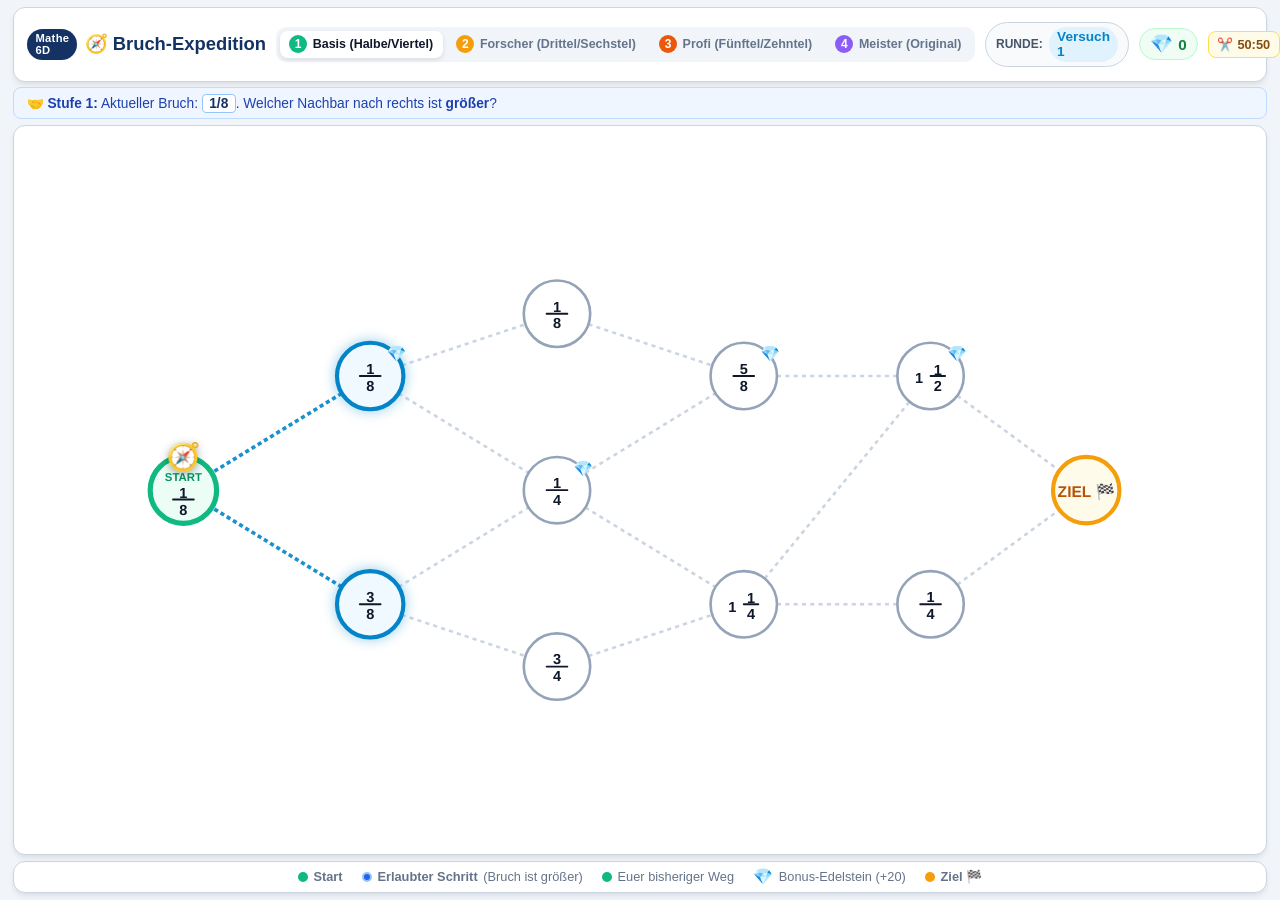
==== spiel/index.html @ 859fffed "Add Bruch-Expedition game, hilfe_buch and printable tippkarten" ====
<!DOCTYPE html>
<html lang="de">
<head>
  <meta charset="UTF-8">
  <meta name="viewport" content="width=device-width, initial-scale=1.0, maximum-scale=1.0, user-scalable=no, viewport-fit=cover">
  <meta name="apple-mobile-web-app-capable" content="yes">
  <meta name="apple-mobile-web-app-status-bar-style" content="black-translucent">
  <title>Bruch-Expedition: Die Level-Challenge | Mathe 6D</title>
  <link rel="stylesheet" href="style.css">
</head>
<body>

  <div class="game-layout">

    <!-- Header: Level-Auswahl, Leben, Edelsteine, Joker -->
    <header class="game-header">
      <div class="brand-zone">
        <span class="badge-tag">Mathe 6D</span>
        <h1>🧭 Bruch-Expedition</h1>
      </div>

      <!-- 4 Schwierigkeits-Stufen (Levels) -->
      <div class="level-nav">
        <button class="lvl-btn active" data-lvl="1" id="lvlBtn1">
          <span class="lvl-badge green">1</span>
          <span class="lvl-title">Basis (Halbe/Viertel)</span>
        </button>
        <button class="lvl-btn" data-lvl="2" id="lvlBtn2">
          <span class="lvl-badge yellow">2</span>
          <span class="lvl-title">Forscher (Drittel/Sechstel)</span>
        </button>
        <button class="lvl-btn" data-lvl="3" id="lvlBtn3">
          <span class="lvl-badge orange">3</span>
          <span class="lvl-title">Profi (Fünftel/Zehntel)</span>
        </button>
        <button class="lvl-btn" data-lvl="4" id="lvlBtn4">
          <span class="lvl-badge purple">4</span>
          <span class="lvl-title">Meister (Original)</span>
        </button>
      </div>

      <!-- Runden- & Versuchs-Anzeige -->
      <div class="attempts-container" id="attemptsContainer" title="Aktueller Versuch (Fehler führt zum Neustart mit neuen Brüchen)">
        <span class="attempts-label">Runde:</span>
        <span class="attempts-badge" id="attemptsBadge">Versuch 1</span>
      </div>

      <!-- Edelsteine / Punkte -->
      <div class="score-container" title="Gesammelte Edelsteine">
        <span class="gem-icon">💎</span>
        <span class="score-val" id="scoreVal">0</span>
      </div>

      <!-- Joker-Leiste -->
      <div class="jokers-bar">
        <button class="joker-btn" id="jokerFiftyBtn" title="50:50 Joker: Schließt einen falschen Weg aus!">
          <span class="joker-icon">✂️</span> 50:50
        </button>
        <button class="joker-btn" id="jokerHintBtn" title="Hauptnenner-Lupe: Verrät den Hauptnenner!">
          <span class="joker-icon">🔍</span> Lupe
        </button>
      </div>

      <!-- Aktionen -->
      <div class="header-actions">
        <button id="soundBtn" class="pill-btn" title="Ton an/aus">🔊</button>
        <button id="rulesBtn" class="pill-btn">❓ Regeln</button>
        <button id="shuffleBtn" class="pill-btn warning" title="Gitter mit neuen Zufallsbrüchen füllen">🎲 Neue Brüche</button>
      </div>
    </header>

    <!-- Dynamischer Info-Banner (Aufgabenstellung & Toast) -->
    <div class="mission-banner" id="missionBanner">
      <div class="banner-content" id="bannerText">
        🤝 <strong>Level 1:</strong> Startet bei <span class="badge-frac">1/8</span>! Wählt immer einen <strong>größeren</strong> Bruch nach rechts!
      </div>
      <div class="hint-toast" id="hintToast" style="display: none;"></div>
    </div>

    <!-- Haupt-Spielfeld (iPad Vollbild) -->
    <main class="board-area">
      <div class="board-wrapper" id="boardWrapper">
        <svg id="boardSvg" viewBox="0 0 1060 560" preserveAspectRatio="xMidYMid meet">
          <!-- Kanten-Ebenen -->
          <g id="edgesLayer"></g>
          <g id="teamPathLayer"></g>

          <!-- Knoten-Ebene -->
          <g id="nodesLayer"></g>

          <!-- Spielfigur & Effekte -->
          <g id="tokensLayer"></g>
        </svg>
      </div>
    </main>

    <!-- Fußleiste / Legende -->
    <footer class="game-footer">
      <div class="legend">
        <span class="legend-item"><span class="dot start-dot"></span> <strong>Start</strong></span>
        <span class="legend-item"><span class="dot valid-dot"></span> <strong>Erlaubter Schritt</strong> (Bruch ist größer)</span>
        <span class="legend-item"><span class="dot path-dot"></span> Euer bisheriger Weg</span>
        <span class="legend-item"><span class="gem-mini">💎</span> Bonus-Edelstein (+20)</span>
        <span class="legend-item"><span class="dot goal-dot"></span> <strong>Ziel 🏁</strong></span>
      </div>
    </footer>

  </div>

  <!-- Didaktischer Erklär-Dialog bei Herz-Verlust (Fehltritt) -->
  <div class="modal-backdrop" id="comparisonModal" style="display: none;">
    <div class="modal-box comparison-modal">
      <div class="modal-top danger-top">
        <div class="modal-title-danger">
          <span class="warn-icon">💔</span>
          <div>
            <h3>Ein Leben verloren: Bruch war nicht größer!</h3>
            <span class="sub-warn" id="livesRemainingText">Ihr habt noch 2 Herzen übrig.</span>
          </div>
        </div>
        <button class="close-x" id="closeComparisonX">✕</button>
      </div>

      <div class="modal-content" id="comparisonContent">
        <!-- Dynamischer Inhalt von JS -->
      </div>

      <div class="modal-bottom">
        <button class="action-btn restart" id="closeComparisonBtn">🔄 Neuer Versuch (Neue Brüche mischen) 🎲</button>
      </div>
    </div>
  </div>

  <!-- Game Over Modal (Optional) -->
  <div class="modal-backdrop" id="gameOverModal" style="display: none;">
    <div class="modal-box game-over-box">
      <div class="game-over-icon">💥</div>
      <h2>Fehltritt!</h2>
      <p>Dieser Bruch war leider kleiner oder gleich groß. Von vorne geht's weiter!</p>
      <div class="game-over-tip">
        <strong>💡 Tipp:</strong> Schaut euch die Nenner genau an und überlegt: Welcher Hauptnenner hilft euch beim Vergleichen?
      </div>
      <div class="modal-bottom center">
        <button class="action-btn restart" id="retryBtn">Level mit neuen Zufallsbrüchen starten 🎲</button>
      </div>
    </div>
  </div>

  <!-- Level-Sieg Modal -->
  <div class="modal-backdrop" id="winModal" style="display: none;">
    <div class="modal-box win-modal">
      <div class="trophy-bounce">🏆</div>
      <h2 id="winTitle">Level gemeistert!</h2>
      <div class="star-rating" id="starRating">⭐⭐⭐</div>
      <p id="winSub">Großartige Teamarbeit! Ihr habt den richtigen Pfad gefunden!</p>
      
      <div class="winner-stats-box" id="winStats"></div>

      <div class="modal-bottom center" style="gap: 0.75rem;">
        <button class="action-btn outline" id="replayLevelBtn">Level mit neuen Brüchen wiederholen 🎲</button>
        <button class="action-btn restart" id="nextLevelBtn">Nächstes Level starten ➡️</button>
      </div>
    </div>
  </div>

  <!-- Spielregeln Modal -->
  <div class="modal-backdrop" id="rulesModal" style="display: none;">
    <div class="modal-box">
      <div class="modal-top">
        <h3>📖 Spielregeln: Bruch-Expedition</h3>
        <button class="close-x" id="closeRulesX">✕</button>
      </div>
      <div class="modal-content rules-text">
        <h4>🎯 Ziel des Spiels</h4>
        <p>Findet den Weg von <strong>Start</strong> bis ins <strong>Ziel 🏁</strong> – schafft ihr es im <strong>1. Versuch</strong>?</p>

        <h4>🤝 Regeln für das Team am iPad:</h4>
        <ol>
          <li>Ihr startet links beim <strong>Start</strong> und wollt rechts ins <strong>Ziel 🏁</strong>.</li>
          <li><strong>Hauptregel:</strong> Ihr dürft nur zu einem Nachbarknoten nach rechts ziehen, wenn dessen Bruch <strong>echt größer</strong> ist!</li>
          <li><strong>Kein Schummeln / Durchklicken:</strong> An jeder Kreuzung gibt es falsche Abzweigungen (kleinere Brüche). Ihr müsst die Brüche wirklich im Kopf oder auf Papier vergleichen!</li>
          <li><strong>Fehler = Neustart:</strong> Wählt ihr einen kleineren oder gleich großen Bruch, erklärt der Schiedsrichter euch den Hauptnenner-Vergleich. Danach müsst ihr <strong>von vorne anfangen</strong> und das Gitter wird mit <strong>neuen Zufallsbrüchen</strong> gemischt!</li>
          <li><strong>Joker nutzen:</strong> Bei knappen Brüchen helfen der <strong>50:50 Joker (✂️)</strong> und die <strong>Hauptnenner-Lupe (🔍)</strong>!</li>
        </ol>

        <h4>📈 Die 4 Level:</h4>
        <ul>
          <li><strong>Stufe 1 (Basis):</strong> Halbe, Viertel, Achtel (Einstieg).</li>
          <li><strong>Stufe 2 (Forscher):</strong> Drittel, Sechstel, Zwölftel.</li>
          <li><strong>Stufe 3 (Profi):</strong> Fünftel, Zehntel, Zwanzigstel.</li>
          <li><strong>Stufe 4 (Meister):</strong> Das große Originalnetz aus dem Unterricht!</li>
        </ul>
      </div>
      <div class="modal-bottom">
        <button class="action-btn primary" id="closeRulesBtn">Expedition starten! 🚀</button>
      </div>
    </div>
  </div>

  <script src="game.js"></script>
</body>
</html>
---- spiel/style.css ----
:root {
  --primary: #143264;
  --bg-page: #f1f5f9;
  --bg-card: #ffffff;
  --border: #cbd5e1;
  --text-main: #0f172a;
  --text-muted: #64748b;

  --emerald: #10b981;
  --emerald-light: #ecfdf5;

  --lvl-green: #10b981;
  --lvl-yellow: #f59e0b;
  --lvl-orange: #ea580c;
  --lvl-purple: #8b5cf6;

  --p-blue: #2563eb;
  --p-blue-light: #eff6ff;

  --radius: 12px;
  --shadow: 0 4px 6px -1px rgb(0 0 0 / 0.08), 0 2px 4px -2px rgb(0 0 0 / 0.05);
  --shadow-lg: 0 14px 32px -4px rgb(0 0 0 / 0.16);
}

* {
  box-sizing: border-box;
  margin: 0;
  padding: 0;
  -webkit-tap-highlight-color: transparent;
  user-select: none;
}

html, body {
  width: 100%;
  height: 100%;
  height: 100dvh;
  overflow: hidden;
  font-family: -apple-system, BlinkMacSystemFont, "Segoe UI", Roboto, Helvetica, Arial, sans-serif;
  background-color: var(--bg-page);
  color: var(--text-main);
  overscroll-behavior: none;
  touch-action: manipulation;
}

/* iPad Vollbild-Layout */
.game-layout {
  display: flex;
  flex-direction: column;
  height: 100vh;
  height: 100dvh;
  width: 100vw;
  padding: 0.45rem 0.8rem;
  gap: 0.35rem;
  overflow: hidden;
}

/* Header */
.game-header {
  display: flex;
  justify-content: space-between;
  align-items: center;
  background: var(--bg-card);
  border-radius: var(--radius);
  padding: 0.45rem 0.85rem;
  box-shadow: var(--shadow);
  border: 1px solid var(--border);
  gap: 0.6rem;
  flex-shrink: 0;
}

.brand-zone {
  display: flex;
  align-items: center;
  gap: 0.45rem;
}

.badge-tag {
  background: var(--primary);
  color: #fff;
  font-size: 0.7rem;
  font-weight: 800;
  padding: 0.2rem 0.5rem;
  border-radius: 9999px;
  letter-spacing: 0.03em;
}

.brand-zone h1 {
  font-size: 1.15rem;
  font-weight: 800;
  color: var(--primary);
  white-space: nowrap;
}

/* 4 Level Buttons */
.level-nav {
  display: flex;
  background: #f1f5f9;
  padding: 0.25rem;
  border-radius: 10px;
  gap: 0.25rem;
}

.lvl-btn {
  background: transparent;
  border: none;
  font-size: 0.78rem;
  font-weight: 700;
  padding: 0.3rem 0.6rem;
  border-radius: 8px;
  cursor: pointer;
  color: var(--text-muted);
  display: flex;
  align-items: center;
  gap: 0.35rem;
  transition: all 0.2s ease;
  white-space: nowrap;
}

.lvl-badge {
  color: #fff;
  font-weight: 800;
  font-size: 0.75rem;
  width: 18px;
  height: 18px;
  border-radius: 50%;
  display: inline-flex;
  align-items: center;
  justify-content: center;
}

.lvl-badge.green { background: var(--lvl-green); }
.lvl-badge.yellow { background: var(--lvl-yellow); }
.lvl-badge.orange { background: var(--lvl-orange); }
.lvl-badge.purple { background: var(--lvl-purple); }

.lvl-btn.active {
  background: #fff;
  color: var(--text-main);
  box-shadow: 0 2px 5px rgba(0, 0, 0, 0.1);
}

/* Runden- & Versuchs-Anzeige */
.attempts-container {
  display: flex;
  align-items: center;
  gap: 0.4rem;
  background: #f8fafc;
  border: 1.5px solid #cbd5e1;
  padding: 0.25rem 0.65rem;
  border-radius: 9999px;
}

.attempts-label {
  font-size: 0.75rem;
  font-weight: 800;
  color: #475569;
  text-transform: uppercase;
}

.attempts-badge {
  font-size: 0.85rem;
  font-weight: 800;
  color: #0284c7;
  background: #e0f2fe;
  padding: 0.15rem 0.5rem;
  border-radius: 9999px;
}

/* Edelsteine */
.score-container {
  display: flex;
  align-items: center;
  gap: 0.3rem;
  background: #f0fdf4;
  border: 1.5px solid #bbf7d0;
  padding: 0.25rem 0.65rem;
  border-radius: 9999px;
  font-weight: 800;
  color: #15803d;
  font-size: 0.95rem;
}

.gem-icon {
  font-size: 1.15rem;
  display: inline-block;
}

/* Joker Buttons */
.jokers-bar {
  display: flex;
  gap: 0.35rem;
}

.joker-btn {
  background: #fefce8;
  border: 1.5px solid #fde047;
  color: #854d0e;
  font-weight: 800;
  font-size: 0.8rem;
  padding: 0.3rem 0.55rem;
  border-radius: 8px;
  cursor: pointer;
  display: inline-flex;
  align-items: center;
  gap: 0.25rem;
}

.joker-btn:hover:not(:disabled) {
  background: #fef08a;
  transform: translateY(-1px);
}

.joker-btn:disabled {
  opacity: 0.35;
  cursor: not-allowed;
  border-color: #cbd5e1;
  color: #94a3b8;
  background: #f8fafc;
}

/* Header Buttons */
.header-actions {
  display: flex;
  gap: 0.3rem;
}

.pill-btn {
  background: #f1f5f9;
  border: 1px solid var(--border);
  padding: 0.35rem 0.65rem;
  border-radius: 8px;
  font-size: 0.8rem;
  font-weight: 700;
  cursor: pointer;
  display: inline-flex;
  align-items: center;
  gap: 0.25rem;
}

.pill-btn.warning {
  background: #fef3c7;
  border-color: #fde68a;
  color: #b45309;
}

/* Mission Banner */
.mission-banner {
  background: #eff6ff;
  border: 1.5px solid #bfdbfe;
  color: #1e40af;
  font-size: 0.86rem;
  padding: 0.35rem 0.8rem;
  border-radius: 8px;
  display: flex;
  justify-content: space-between;
  align-items: center;
  flex-shrink: 0;
}

.badge-frac {
  display: inline-block;
  background: #fff;
  color: var(--primary);
  border: 1px solid #93c5fd;
  font-weight: 800;
  padding: 0.05rem 0.4rem;
  border-radius: 4px;
}

.hint-toast {
  background: #fef08a;
  color: #854d0e;
  font-weight: 800;
  font-size: 0.8rem;
  padding: 0.15rem 0.55rem;
  border-radius: 6px;
  animation: fadeIn 0.25s ease;
}

/* Board Area */
.board-area {
  flex: 1;
  background: var(--bg-card);
  border-radius: var(--radius);
  border: 1px solid var(--border);
  box-shadow: var(--shadow);
  position: relative;
  display: flex;
  align-items: center;
  justify-content: center;
  overflow: hidden;
  padding: 0.25rem;
  touch-action: none;
}

.board-wrapper {
  width: 100%;
  height: 100%;
  max-width: 1100px;
  display: flex;
  align-items: center;
  justify-content: center;
  touch-action: none;
}

#boardSvg {
  width: 100%;
  height: 100%;
  max-height: 100%;
  display: block;
  touch-action: none;
  text-rendering: geometricPrecision;
  shape-rendering: geometricPrecision;
  -webkit-user-select: none;
  user-select: none;
}

/* SVG Edge Styling - Absolut stabil ohne Ruckeln */
.edge-line {
  stroke: #cbd5e1;
  stroke-width: 2.5;
  stroke-dasharray: 4, 4;
}

.edge-team-path {
  stroke: var(--emerald);
  stroke-width: 5.5;
  stroke-linecap: round;
}

.edge-candidate {
  stroke: #0284c7;
  stroke-width: 3.5;
  stroke-dasharray: 4, 3;
  stroke-opacity: 0.9;
}

/* SVG Node Styling & iPad Touch: 100% ruhig & verlässlich, kein Wackeln! */
.node-g {
  cursor: pointer;
  pointer-events: all;
  -webkit-tap-highlight-color: transparent;
  -webkit-touch-callout: none;
}

/* Verhindert, dass innere SVG-Texte Touches verschlucken */
.node-g text,
.node-g line,
.node-g .svg-gem {
  pointer-events: none !important;
  user-select: none;
  -webkit-user-select: none;
}

.node-base-circle {
  fill: #ffffff;
  stroke: #94a3b8;
  stroke-width: 2.5;
  pointer-events: all;
  transition: fill 0.15s ease, stroke 0.15s ease;
}

/* Sofortiges Feedback beim Antippen ohne Verschiebung */
.node-g:active .node-base-circle {
  fill: #e0f2fe;
}

/* Wählbare Optionen (Kandidaten): Neutral hervorgehoben für ALLE Optionen! Keine Lösungshinweise vorab! */
.node-g.is-candidate .node-base-circle {
  fill: #f0f9ff;
  stroke: #0284c7;
  stroke-width: 4;
  filter: drop-shadow(0 0 6px rgba(2, 132, 199, 0.4));
}

.node-g.eliminated {
  opacity: 0.2;
  filter: grayscale(1);
  cursor: not-allowed;
  pointer-events: none;
}

.node-g.is-start .node-base-circle {
  fill: #ecfdf5;
  stroke: #10b981;
  stroke-width: 3.5;
}

.node-g.is-goal .node-base-circle {
  fill: #fffbeb;
  stroke: #f59e0b;
  stroke-width: 4;
}

.node-g.pos-team .node-base-circle {
  stroke: var(--emerald);
  stroke-width: 5;
  fill: #ecfdf5;
}

.node-txt {
  font-family: -apple-system, BlinkMacSystemFont, "Segoe UI", Roboto, sans-serif;
  font-weight: 800;
  text-anchor: middle;
  dominant-baseline: central;
  fill: #0f172a;
}

.node-txt.num { font-size: 14px; }
.node-txt.den { font-size: 14px; }
.node-txt.single { font-size: 16.5px; font-weight: 900; }
.node-frac-bar { stroke: #0f172a; stroke-width: 1.8; stroke-linecap: round; }

/* Diamanten & Kompass stabil an Ort und Stelle */
.svg-gem {
  font-size: 15px;
  pointer-events: none;
}

.team-token {
  font-size: 26px;
  filter: drop-shadow(0 2px 4px rgba(0, 0, 0, 0.35));
  pointer-events: none;
}

/* Footer / Legend */
.game-footer {
  background: var(--bg-card);
  border-radius: var(--radius);
  padding: 0.35rem 0.8rem;
  box-shadow: var(--shadow);
  border: 1px solid var(--border);
  display: flex;
  justify-content: center;
  align-items: center;
  flex-shrink: 0;
}

.legend {
  display: flex;
  gap: 1.2rem;
  flex-wrap: wrap;
  justify-content: center;
  font-size: 0.8rem;
  color: var(--text-muted);
}

.legend-item {
  display: flex;
  align-items: center;
  gap: 0.35rem;
}

.dot {
  width: 10px;
  height: 10px;
  border-radius: 50%;
}
.start-dot { background: #10b981; }
.valid-dot { background: #2563eb; border: 2px solid #93c5fd; }
.path-dot { background: var(--emerald); }
.goal-dot { background: #f59e0b; }
.gem-mini { font-size: 1rem; }

/* Modals */
.modal-backdrop {
  position: fixed;
  inset: 0;
  background: rgba(15, 23, 42, 0.65);
  backdrop-filter: blur(4px);
  display: flex;
  align-items: center;
  justify-content: center;
  z-index: 100;
  padding: 1rem;
}

.modal-box {
  background: #ffffff;
  border-radius: 16px;
  max-width: 580px;
  width: 100%;
  box-shadow: var(--shadow-lg);
  overflow: hidden;
  display: flex;
  flex-direction: column;
  animation: popIn 0.25s cubic-bezier(0.34, 1.56, 0.64, 1);
}

@keyframes popIn {
  from { transform: scale(0.93); opacity: 0; }
  to { transform: scale(1); opacity: 1; }
}

.modal-top {
  padding: 0.9rem 1.25rem;
  background: #f8fafc;
  border-bottom: 1px solid var(--border);
  display: flex;
  justify-content: space-between;
  align-items: center;
}

.modal-top.danger-top {
  background: #fff1f2;
  border-color: #fecdd3;
}

.modal-title-danger {
  display: flex;
  align-items: center;
  gap: 0.6rem;
}

.modal-title-danger h3 {
  font-size: 1.1rem;
  color: #be123c;
}

.sub-warn {
  font-size: 0.85rem;
  font-weight: 700;
  color: #9f1239;
}

.warn-icon {
  font-size: 2rem;
  line-height: 1;
}

.close-x {
  background: none;
  border: none;
  font-size: 1.3rem;
  cursor: pointer;
  color: var(--text-muted);
}

.modal-content {
  padding: 1.25rem;
  display: flex;
  flex-direction: column;
  gap: 1rem;
  max-height: 70vh;
  overflow-y: auto;
}

.modal-bottom {
  padding: 0.85rem 1.25rem;
  background: #f8fafc;
  border-top: 1px solid var(--border);
  display: flex;
  justify-content: flex-end;
}

.modal-bottom.center {
  justify-content: center;
}

.action-btn {
  padding: 0.65rem 1.4rem;
  border-radius: 10px;
  font-size: 0.95rem;
  font-weight: 700;
  cursor: pointer;
  border: none;
}

.action-btn.primary {
  background: var(--primary);
  color: #fff;
}

.action-btn.restart {
  background: #10b981;
  color: #fff;
  font-size: 1.05rem;
}

.action-btn.outline {
  background: #fff;
  border: 1.5px solid var(--border);
  color: var(--text-main);
}

/* Comparison UI */
.comp-row {
  display: grid;
  grid-template-columns: 1fr auto 1fr;
  gap: 1rem;
  align-items: center;
}

.comp-card {
  background: #f8fafc;
  border: 2px solid var(--border);
  border-radius: 10px;
  padding: 0.85rem;
  text-align: center;
}

.comp-card.smaller {
  background: #fef2f2;
  border-color: #fca5a5;
}

.comp-card.larger {
  background: #f0fdf4;
  border-color: #86efac;
}

.comp-frac-big {
  font-size: 1.5rem;
  font-weight: 900;
  display: inline-flex;
  flex-direction: column;
  align-items: center;
  margin: 0.25rem 0;
}

.comp-frac-big .bar {
  width: 100%;
  height: 2px;
  background: currentColor;
}

.comp-sign {
  font-size: 2.2rem;
  font-weight: 900;
  color: #be123c;
  text-align: center;
}

.expansion-box {
  font-size: 0.85rem;
  color: var(--text-muted);
  margin-top: 0.4rem;
  line-height: 1.4;
}

.comp-strips {
  display: flex;
  flex-direction: column;
  gap: 0.5rem;
  background: #f1f5f9;
  padding: 0.8rem;
  border-radius: 8px;
}

.strip-line {
  display: flex;
  align-items: center;
  gap: 0.5rem;
}

.strip-line span {
  width: 65px;
  font-weight: 700;
  font-size: 0.85rem;
}

.strip-track {
  flex: 1;
  height: 24px;
  background: #e2e8f0;
  border-radius: 4px;
  overflow: hidden;
}

.strip-fill {
  height: 100%;
}
.strip-fill.blue { background: #3b82f6; }
.strip-fill.red { background: #ef4444; }

.didactic-conclusion {
  background: #fef2f2;
  border-left: 4px solid #ef4444;
  padding: 0.65rem 0.9rem;
  border-radius: 0 8px 8px 0;
  font-size: 0.9rem;
  color: #991b1b;
}

/* Game Over Modal */
.game-over-box {
  text-align: center;
  padding: 1.5rem;
}

.game-over-icon {
  font-size: 4rem;
  line-height: 1;
  margin-bottom: 0.5rem;
}

.game-over-tip {
  background: #eff6ff;
  border: 1px solid #bfdbfe;
  padding: 0.75rem 1rem;
  border-radius: 8px;
  font-size: 0.9rem;
  color: #1e40af;
  margin: 1rem 0;
}

/* Win Modal */
.win-modal {
  text-align: center;
  padding: 1.5rem;
}

.trophy-bounce {
  font-size: 4.5rem;
  line-height: 1;
  animation: bounce 0.6s infinite alternate;
}

@keyframes bounce {
  from { transform: translateY(0); }
  to { transform: translateY(-12px); }
}

.star-rating {
  font-size: 2.2rem;
  margin: 0.5rem 0;
  letter-spacing: 0.2rem;
}

.winner-stats-box {
  margin: 1rem 0;
  background: #f8fafc;
  border: 1px solid var(--border);
  padding: 1rem;
  border-radius: 12px;
  font-size: 1rem;
}
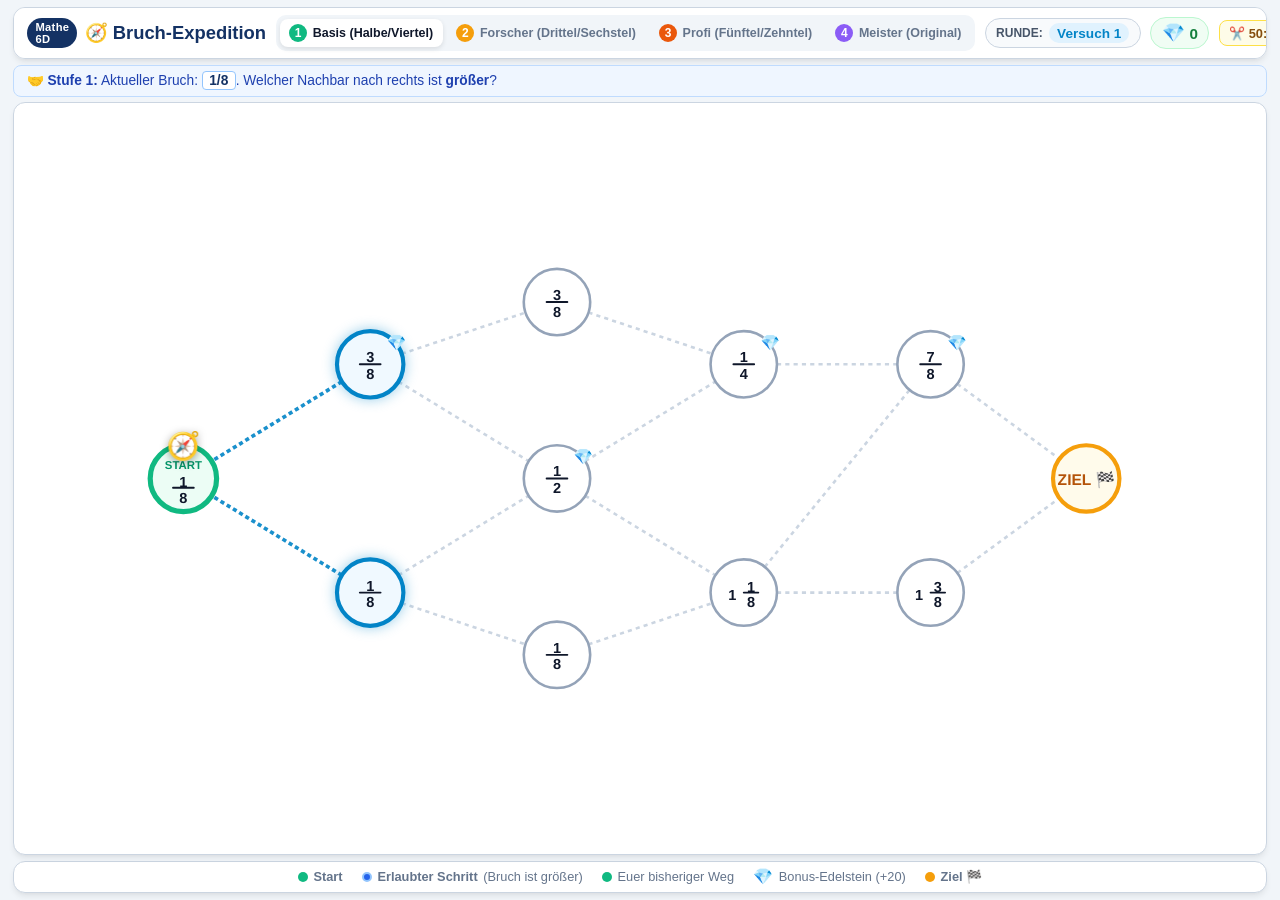
==== commit 0849b318: "Optimize header and full layout for iPad screens" ====
--- a/spiel/index.html
+++ b/spiel/index.html
@@ -23,19 +23,19 @@
       <div class="level-nav">
         <button class="lvl-btn active" data-lvl="1" id="lvlBtn1">
           <span class="lvl-badge green">1</span>
-          <span class="lvl-title">Basis (Halbe/Viertel)</span>
+          <span class="lvl-title">Basis <span class="lvl-sub">(Halbe/Viertel)</span></span>
         </button>
         <button class="lvl-btn" data-lvl="2" id="lvlBtn2">
           <span class="lvl-badge yellow">2</span>
-          <span class="lvl-title">Forscher (Drittel/Sechstel)</span>
+          <span class="lvl-title">Forscher <span class="lvl-sub">(Drittel/Sechstel)</span></span>
         </button>
         <button class="lvl-btn" data-lvl="3" id="lvlBtn3">
           <span class="lvl-badge orange">3</span>
-          <span class="lvl-title">Profi (Fünftel/Zehntel)</span>
+          <span class="lvl-title">Profi <span class="lvl-sub">(Fünftel/Zehntel)</span></span>
         </button>
         <button class="lvl-btn" data-lvl="4" id="lvlBtn4">
           <span class="lvl-badge purple">4</span>
-          <span class="lvl-title">Meister (Original)</span>
+          <span class="lvl-title">Meister <span class="lvl-sub">(Original)</span></span>
         </button>
       </div>
 
@@ -54,18 +54,18 @@
       <!-- Joker-Leiste -->
       <div class="jokers-bar">
         <button class="joker-btn" id="jokerFiftyBtn" title="50:50 Joker: Schließt einen falschen Weg aus!">
-          <span class="joker-icon">✂️</span> 50:50
+          <span class="joker-icon">✂️</span> <span class="joker-text">50:50</span>
         </button>
         <button class="joker-btn" id="jokerHintBtn" title="Hauptnenner-Lupe: Verrät den Hauptnenner!">
-          <span class="joker-icon">🔍</span> Lupe
+          <span class="joker-icon">🔍</span> <span class="joker-text">Lupe</span>
         </button>
       </div>
 
       <!-- Aktionen -->
       <div class="header-actions">
         <button id="soundBtn" class="pill-btn" title="Ton an/aus">🔊</button>
-        <button id="rulesBtn" class="pill-btn">❓ Regeln</button>
-        <button id="shuffleBtn" class="pill-btn warning" title="Gitter mit neuen Zufallsbrüchen füllen">🎲 Neue Brüche</button>
+        <button id="rulesBtn" class="pill-btn" title="Spielregeln"><span class="btn-icon">❓</span><span class="btn-text"> Regeln</span></button>
+        <button id="shuffleBtn" class="pill-btn warning" title="Gitter mit neuen Zufallsbrüchen füllen"><span class="btn-icon">🎲</span><span class="btn-text"> Neu<span class="btn-extra">e Brüche</span></span></button>
       </div>
     </header>
 
--- a/spiel/style.css
+++ b/spiel/style.css
@@ -735,3 +735,127 @@
   border-radius: 12px;
   font-size: 1rem;
 }
+
+/* ==========================================================================
+   IPAD & TABLET OPTIMIERUNG
+   ========================================================================== */
+
+/* Verhindert Scrollen und optimiert Touch */
+.game-header {
+  flex-wrap: nowrap;
+  overflow-x: auto;
+  -webkit-overflow-scrolling: touch;
+  scrollbar-width: none;
+}
+.game-header::-webkit-scrollbar {
+  display: none;
+}
+
+.lvl-btn, .attempts-container, .score-container, .joker-btn, .pill-btn {
+  flex-shrink: 0;
+}
+
+/* Standard iPad Landscape & kompakte Laptops (<= 1260px) */
+@media (max-width: 1260px) {
+  .game-header {
+    gap: 0.4rem;
+    padding: 0.35rem 0.6rem;
+  }
+  .lvl-sub {
+    display: none; /* Blendet "(Halbe/Viertel)" aus -> spart massiv Platz */
+  }
+  .btn-extra {
+    display: none; /* "Neu" statt "Neue Brüche" */
+  }
+  .lvl-btn {
+    padding: 0.25rem 0.45rem;
+    font-size: 0.76rem;
+    gap: 0.3rem;
+  }
+  .brand-zone h1 {
+    font-size: 1.05rem;
+  }
+}
+
+/* Klassisches iPad (10.2", 10.9", iPad Air, 1024px - 1080px) */
+@media (max-width: 1080px) {
+  .badge-tag {
+    display: none; /* "Mathe 6D" ausblenden */
+  }
+  .brand-zone h1 {
+    font-size: 0.95rem;
+  }
+  .game-header {
+    gap: 0.35rem;
+    padding: 0.3rem 0.5rem;
+  }
+  .lvl-btn {
+    padding: 0.22rem 0.4rem;
+    font-size: 0.74rem;
+  }
+  .attempts-container {
+    padding: 0.2rem 0.5rem;
+    gap: 0.3rem;
+  }
+  .attempts-label {
+    font-size: 0.7rem;
+  }
+  .attempts-badge {
+    font-size: 0.78rem;
+    padding: 0.1rem 0.4rem;
+  }
+  .score-container {
+    padding: 0.2rem 0.5rem;
+    font-size: 0.85rem;
+  }
+  .gem-icon {
+    font-size: 1rem;
+  }
+  .joker-btn {
+    padding: 0.22rem 0.45rem;
+    font-size: 0.75rem;
+  }
+  .pill-btn {
+    padding: 0.22rem 0.5rem;
+    font-size: 0.75rem;
+  }
+}
+
+/* Schmalere iPads, Split-View oder Portrait (<= 900px) */
+@media (max-width: 900px) {
+  .lvl-title {
+    display: none; /* Nur noch Zahlen-Badges 1, 2, 3, 4 */
+  }
+  .lvl-btn {
+    padding: 0.2rem 0.35rem;
+  }
+  .attempts-label {
+    display: none; /* Zeigt direkt nur "Versuch 1" */
+  }
+  .btn-text {
+    display: none; /* Icons statt Text bei Regeln */
+  }
+  .brand-zone h1 {
+    font-size: 0.88rem;
+  }
+}
+
+/* Vertikale iPad-Höhen-Optimierung (Safari Address Bar / Toolbar) */
+@media (max-height: 820px) {
+  .game-layout {
+    padding: 0.3rem 0.5rem;
+    gap: 0.25rem;
+  }
+  .game-header {
+    padding: 0.25rem 0.5rem;
+    min-height: 42px;
+  }
+  .mission-banner {
+    padding: 0.22rem 0.6rem;
+    font-size: 0.82rem;
+    min-height: 32px;
+  }
+  .board-area {
+    padding: 0.15rem;
+  }
+}
